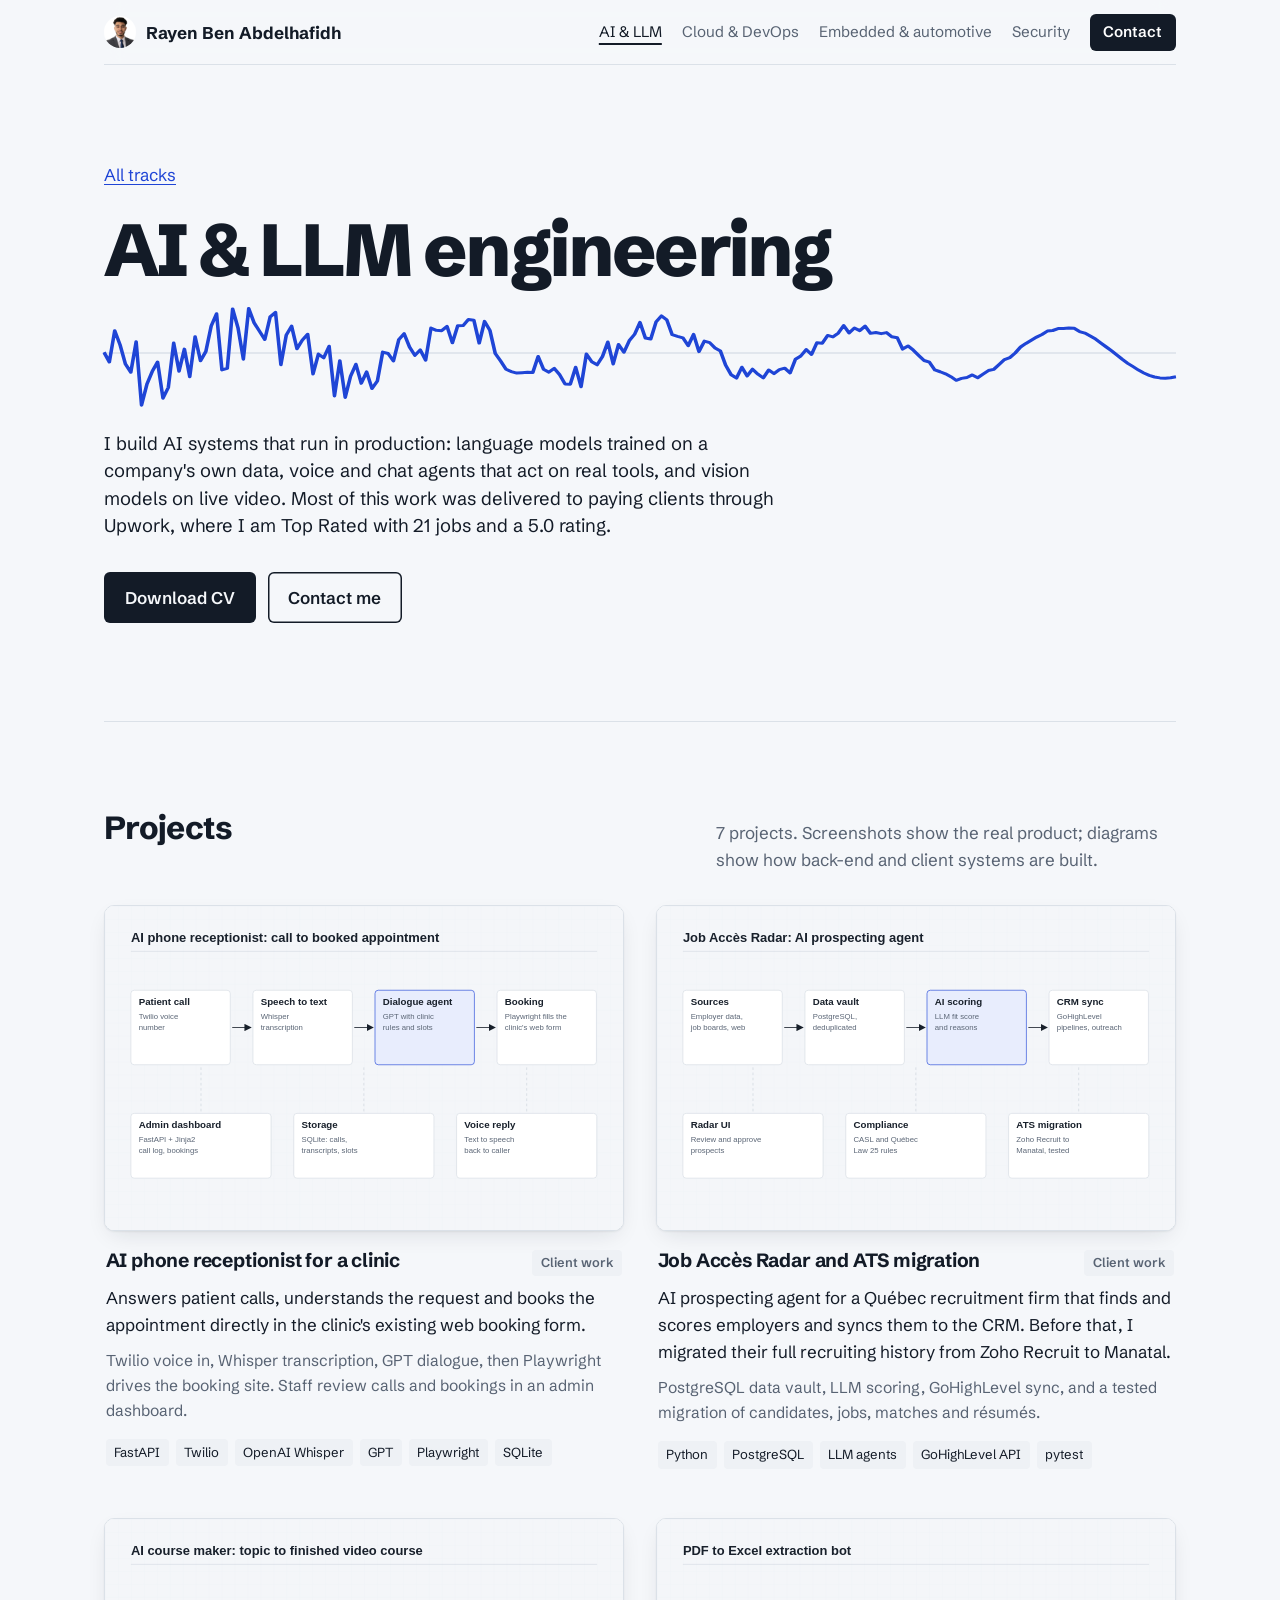
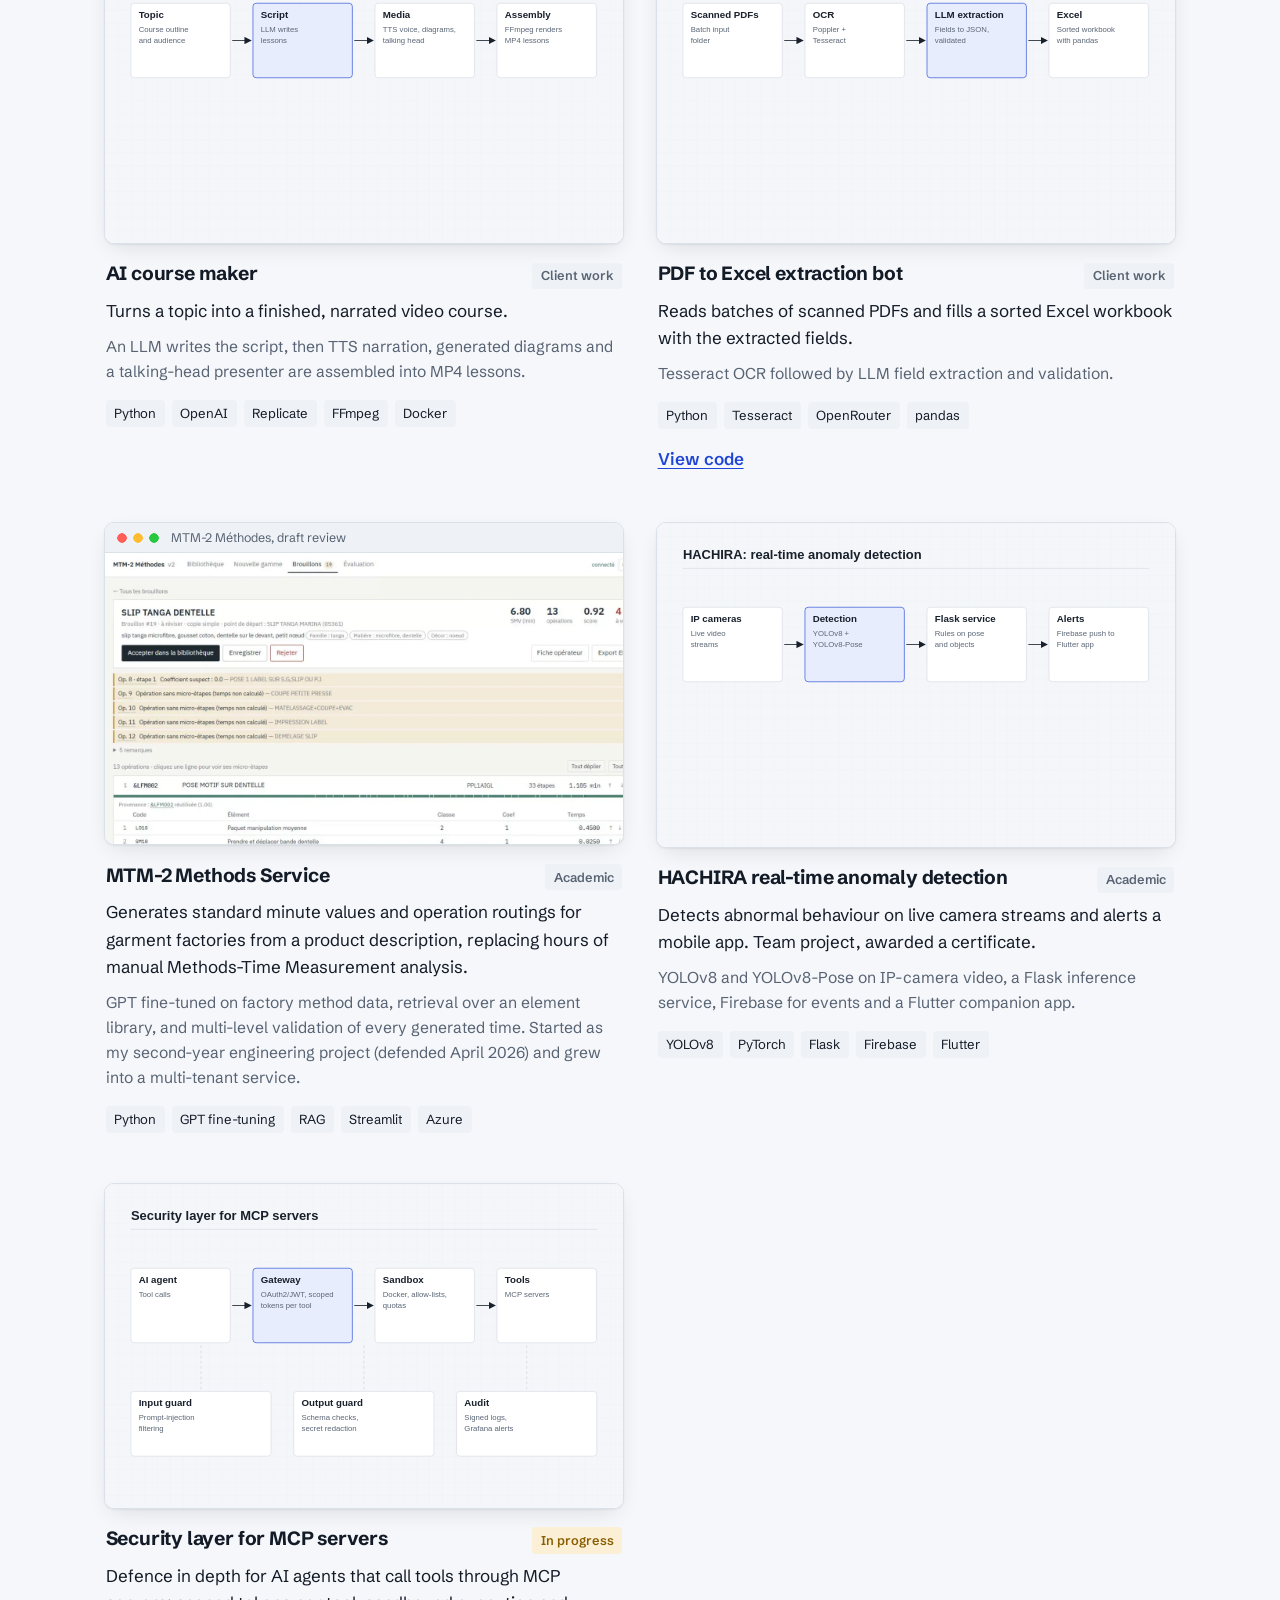
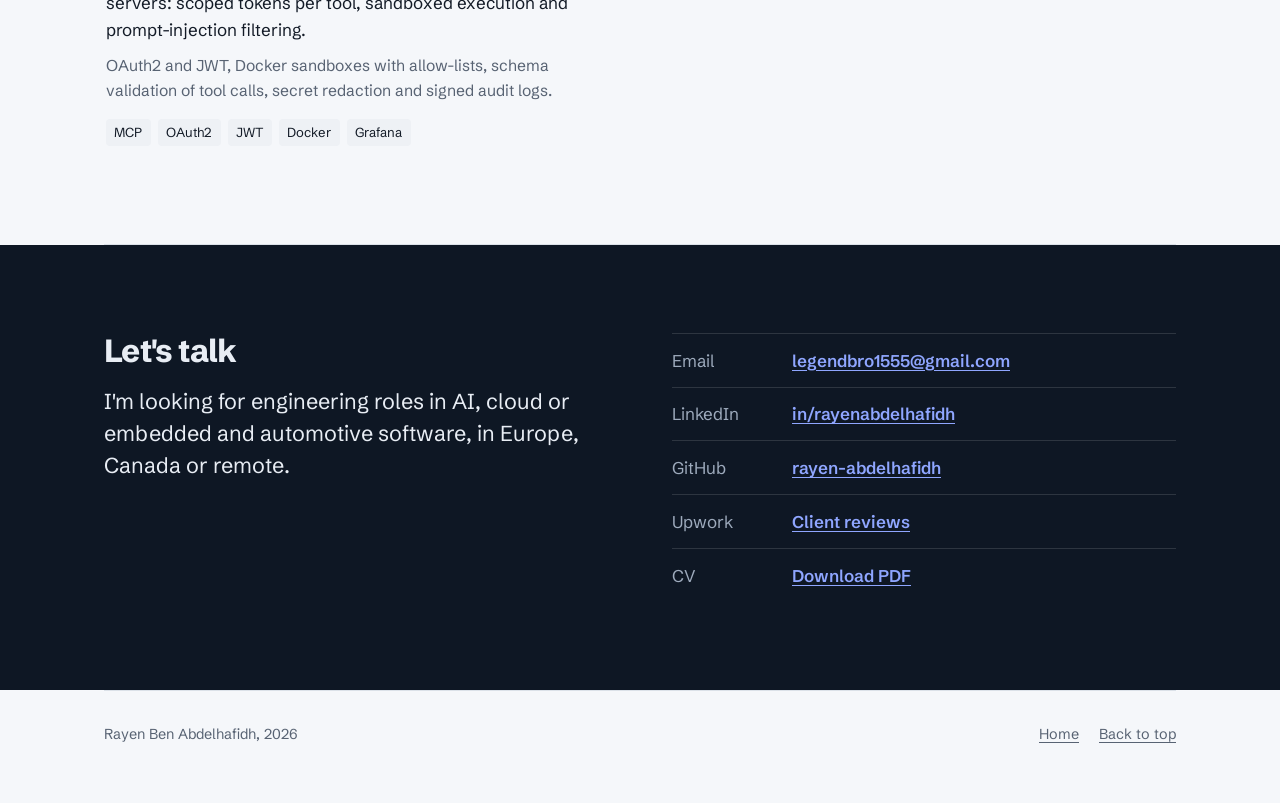
==== ai/index.html @ f7f74898 "Remove availability line from hero Co-Authored-By: Claude Opus 5.5 <noreply@anthropic.com>" ====
<!doctype html>
<html lang="en">
<head>
<meta charset="utf-8">
<meta name="viewport" content="width=device-width, initial-scale=1">
<title>AI & LLM engineering | Rayen Ben Abdelhafidh</title>
<meta name="description" content="Fine-tuned LLMs, RAG, voice agents and computer vision projects by Rayen Ben Abdelhafidh.">
<meta property="og:title" content="AI & LLM engineering | Rayen Ben Abdelhafidh">
<meta property="og:description" content="Fine-tuned LLMs, RAG, voice agents and computer vision projects by Rayen Ben Abdelhafidh.">
<meta property="og:image" content="https://rayen-abdelhafidh.github.io/img/og.jpg">
<meta name="twitter:card" content="summary_large_image">
<link rel="icon" href="../img/rayen.webp">
<link rel="preconnect" href="https://fonts.googleapis.com">
<link rel="preconnect" href="https://fonts.gstatic.com" crossorigin>
<link href="https://fonts.googleapis.com/css2?family=Schibsted+Grotesk:wght@400;600;700;800&display=swap" rel="stylesheet">
<link rel="stylesheet" href="../style.css?v=7">
</head>
<body data-page="ai" data-root="../">
<div class="wrap">
<header id="top"></header>
<main id="main"><noscript><p>This site needs JavaScript to show projects. Contact: legendbro1555@gmail.com</p></noscript></main>
<footer id="foot"></footer>
</div>
<script src="../data.js?v=7"></script>
<script src="../app.js?v=7"></script>
</body>
</html>
---- style.css ----
:root {
  --paper: #f5f7fa;
  --panel: #ffffff;
  --ink: #131b27;
  --muted: #586373;
  --rule: #dbe1e8;
  --rule-strong: #131b27;
  --signal: #1f45d6;
  --signal-soft: #e9eefc;
  --live: #8a5d00;
  --live-bg: #fbf0d6;
  --tag-bg: #eef1f5;
  --ok: #16a34a;
  --shadow: 0 1px 2px rgba(19, 27, 39, .06), 0 8px 24px -8px rgba(19, 27, 39, .14);
  --font: "Schibsted Grotesk", system-ui, sans-serif;
  color-scheme: light;
}
@media (prefers-color-scheme: dark) {
  :root:not([data-theme="light"]) {
    --paper: #0f141b; --panel: #151c25; --ink: #e6ebf1; --muted: #98a3b2;
    --rule: #263140; --rule-strong: #e6ebf1; --signal: #86a0ff; --signal-soft: #1b2440;
    --live: #e8b53a; --live-bg: #2b2414; --tag-bg: #1c2532; --ok: #4ade80;
    --shadow: 0 1px 2px rgba(0, 0, 0, .3), 0 10px 30px -10px rgba(0, 0, 0, .6);
    color-scheme: dark;
  }
}

* { box-sizing: border-box; }
html { scroll-behavior: smooth; }
body { margin: 0; overflow-x: hidden; background: var(--paper); color: var(--ink);
  font-family: var(--font); font-size: 1.0625rem; line-height: 1.6; -webkit-font-smoothing: antialiased; }
img { max-width: 100%; display: block; }
a { color: var(--signal); text-underline-offset: 3px; }
a:focus-visible, .btn:focus-visible { outline: 2px solid var(--signal); outline-offset: 3px; border-radius: 3px; }

.wrap { max-width: 72rem; margin: 0 auto; padding: 0 clamp(16px, 4vw, 40px); }

/* ---------- Top bar ---------- */
#top { position: sticky; top: 0; z-index: 10; display: flex; flex-wrap: wrap; gap: .5rem 1.5rem; align-items: center; justify-content: space-between;
  padding: .85rem 0; background: color-mix(in srgb, var(--paper) 88%, transparent); backdrop-filter: blur(10px); border-bottom: 1px solid var(--rule); }
.brand { display: inline-flex; align-items: center; gap: .6rem; font-weight: 700; color: var(--ink); text-decoration: none; }
.brand img { width: 32px; height: 32px; border-radius: 50%; object-fit: cover; }
#top nav { display: flex; flex-wrap: wrap; align-items: center; gap: .25rem 1.25rem; }
#top nav a { color: var(--muted); text-decoration: none; font-size: .95rem; }
#top nav a:hover, #top nav a[aria-current] { color: var(--ink); }
#top nav a[aria-current] { text-decoration: underline; text-decoration-thickness: 2px; text-underline-offset: 6px; }
#top nav .nav-cta { color: var(--panel); background: var(--ink); padding: .4rem .85rem; border-radius: 6px; font-weight: 600; }
#top nav .nav-cta:hover { background: var(--signal); color: #fff; }

/* ---------- Type ---------- */
h1 { font-size: clamp(2.3rem, 6.4vw, 4.6rem); line-height: 1.02; letter-spacing: -.035em; font-weight: 800; margin: 0 0 1.25rem; overflow-wrap: break-word; }
h2 { font-size: clamp(1.5rem, 2.6vw, 2rem); line-height: 1.15; letter-spacing: -.02em; font-weight: 750; margin: 0; }
h3 { font-size: 1.2rem; line-height: 1.3; font-weight: 700; margin: 0; letter-spacing: -.01em; }
p { margin: 0 0 .6rem; }
.lede { font-size: clamp(1.15rem, 1.8vw, 1.35rem); line-height: 1.5; max-width: 40ch; }
.track-hero .lede { max-width: 62ch; font-size: 1.15rem; }

section { padding: clamp(3rem, 7vw, 5.5rem) 0; border-bottom: 1px solid var(--rule); }
section:last-child { border-bottom: 0; }
.sec-head { display: flex; flex-wrap: wrap; justify-content: space-between; align-items: baseline; gap: .5rem 2rem; margin-bottom: 2rem; }
.sec-head p { color: var(--muted); max-width: 46ch; margin: 0; }
.sub-h { font-size: 1.35rem; margin: 4rem 0 1.5rem; }
.sub-h2 { margin-top: 2rem; }

/* ---------- Hero ---------- */
.hero { display: grid; grid-template-columns: minmax(0, 1.55fr) minmax(0, 1fr); gap: 2rem clamp(2rem, 5vw, 4.5rem); align-items: center;
  padding-top: clamp(3rem, 8vw, 6rem); }
.avail { display: inline-flex; align-items: center; gap: .55rem; font-size: .95rem; color: var(--muted); margin-bottom: 1.5rem; }
.dot { width: 9px; height: 9px; border-radius: 50%; background: var(--ok); box-shadow: 0 0 0 4px color-mix(in srgb, var(--ok) 22%, transparent); }
.portrait { margin: 0; justify-self: end; width: min(100%, 330px); }
.portrait img { width: 100%; height: auto; aspect-ratio: 4 / 5; object-fit: cover; object-position: 50% 20%; border-radius: 10px; box-shadow: var(--shadow); background: #fff; }
.portrait figcaption { margin-top: .75rem; color: var(--muted); font-size: .92rem; }
/* Currently + worked with */
.now, .clients { grid-column: 1 / -1; display: grid; grid-template-columns: 9rem minmax(0, 1fr); gap: 1rem 2rem;
  padding-top: 1.4rem; border-top: 1px solid var(--rule); align-items: baseline; }
.now { margin-top: 1.5rem; }
.now-h { font-size: .95rem; font-weight: 600; color: var(--muted); letter-spacing: 0; }
.now ul { list-style: none; margin: 0; padding: 0; display: grid; grid-template-columns: repeat(3, minmax(0, 1fr)); gap: 1rem 2rem; }
.now li { display: flex; flex-direction: column; gap: .15rem; padding-left: .9rem; border-left: 2px solid var(--signal); }
.now strong { font-size: 1.05rem; line-height: 1.3; }
.now span { color: var(--muted); font-size: .93rem; line-height: 1.4; }
.clients ul { list-style: none; margin: 0; padding: 0; display: flex; flex-wrap: wrap; gap: .5rem 2.25rem; }
.clients li { font-weight: 700; font-size: 1.05rem; color: var(--muted); letter-spacing: -.01em; }

/* Full-bleed ink bands: the one bold move, used at the tracks and the contact */
.band { --ink: #e8edf4; --muted: #9eabbd; --rule: rgba(255, 255, 255, .13); --rule-strong: #e8edf4; --signal: #8fa6ff; --panel: rgba(255, 255, 255, .04);
  background: #0e1724; color: var(--ink); margin-inline: calc(50% - 50vw); padding-inline: max(clamp(16px, 4vw, 40px), calc(50vw - 36rem + clamp(16px, 4vw, 40px))); border-bottom: 0; }
.band .wave-line { stroke: #c8d3f5; }
.band .channel:hover .wave-line { stroke: #8fa6ff; }
.band .wave-axis { stroke: rgba(255, 255, 255, .12); }
.band .btn { background: #e8edf4; color: #0e1724; }
@media (prefers-color-scheme: dark) { :root:not([data-theme="light"]) .band { background: #172234; } }

/* Case study facts */
.facts { margin: 1.1rem 0 0; display: grid; gap: .45rem; border-top: 1px solid var(--rule); padding-top: 1rem; }
.facts div { display: grid; grid-template-columns: 5rem 1fr; gap: 1rem; }
.facts dt { color: var(--muted); font-size: .92rem; }
.facts dd { margin: 0; font-size: .95rem; }

/* Editorial sections: heading column + content */
.editorial { display: grid; grid-template-columns: 15rem minmax(0, 1fr); gap: 1.5rem 3rem; align-items: start; }
.ed-head { position: sticky; top: 5.5rem; }
.ed-head h2 { margin-bottom: .6rem; }
.ed-head p { color: var(--muted); font-size: .98rem; max-width: 24ch; }
.editorial .timeline li:first-child { border-top: 0; padding-top: .2rem; }

.toolbox { display: grid; grid-template-columns: repeat(auto-fill, minmax(min(100%, 17rem), 1fr)); gap: 2rem 2.5rem; }
.tool-group h3 { font-size: 1rem; margin-bottom: .7rem; padding-bottom: .5rem; border-bottom: 2px solid var(--ink); }
.tool-group ul { list-style: none; margin: 0; padding: 0; }
.tool-group li { padding: .32rem 0; font-size: .96rem; color: var(--ink); border-bottom: 1px solid var(--rule); }

.creds { display: grid; grid-template-columns: repeat(2, minmax(0, 1fr)); gap: 2rem; margin-top: 2.5rem; }
.creds h3 { font-size: 1rem; margin-bottom: .5rem; }

.hero-actions { display: flex; flex-wrap: wrap; gap: .75rem; margin-top: 2rem; }
.btn { display: inline-block; padding: .75rem 1.3rem; background: var(--ink); color: var(--paper); text-decoration: none; font-weight: 600; border-radius: 6px; }
.btn:hover { background: var(--signal); color: #fff; }
.btn-quiet { background: transparent; color: var(--ink); box-shadow: inset 0 0 0 1.5px var(--rule-strong); }
.btn-quiet:hover { background: transparent; color: var(--signal); box-shadow: inset 0 0 0 1.5px var(--signal); }

.track-hero { display: block; }
.back { margin-bottom: 1.5rem; }

/* ---------- Channels (signature) ---------- */
.channels { list-style: none; margin: 0; padding: 0; border-top: 2px solid var(--rule-strong); }
.channel { display: grid; grid-template-columns: minmax(15rem, 1fr) minmax(0, 1.4fr) auto;
  grid-template-areas: "name wave count" "short wave count"; column-gap: 2.5rem; align-items: center;
  padding: 1.7rem .25rem; border-bottom: 1px solid var(--rule); color: var(--ink); text-decoration: none; transition: background .2s; }
.channel:hover { background: var(--panel); }
.ch-name { grid-area: name; font-size: clamp(1.4rem, 2.8vw, 1.9rem); font-weight: 750; letter-spacing: -.02em; line-height: 1.1; }
.ch-short { grid-area: short; color: var(--muted); font-size: .98rem; margin-top: .4rem; }
.channel .wave { grid-area: wave; height: 56px; }
.ch-count { grid-area: count; color: var(--muted); font-size: .95rem; white-space: nowrap; }
.channel:hover .ch-name, .channel:hover .ch-count { color: var(--signal); }
.channel:hover .wave-line { stroke: var(--signal); }

.wave { width: 100%; display: block; overflow: visible; }
.wave-axis { stroke: var(--rule); stroke-width: 1; }
.wave-line { fill: none; stroke: var(--ink); stroke-width: 1.6; stroke-linejoin: round; clip-path: inset(-20% 100% -20% 0); }
.ready .wave-line { clip-path: inset(-20% 0 -20% 0); transition: clip-path 1.8s cubic-bezier(.3,.1,.2,1); }
.channels li:nth-child(2) .wave-line { transition-delay: .15s; }
.channels li:nth-child(3) .wave-line { transition-delay: .3s; }
.channels li:nth-child(4) .wave-line { transition-delay: .45s; }
.wave-big { height: 90px; margin: .5rem 0 2rem; }
.wave-big .wave-line { stroke: var(--signal); stroke-width: 2; }

/* ---------- Media frames ---------- */
.frame { display: block; overflow: hidden; border-radius: 10px; border: 1px solid var(--rule); background: var(--panel); box-shadow: var(--shadow); text-decoration: none; }
.frame img { width: 100%; aspect-ratio: 16 / 10; object-fit: cover; object-position: top center; transition: transform .4s ease; }
.frame:hover img { transform: scale(1.015); }
.frame-bar { display: flex; align-items: center; gap: .75rem; height: 30px; padding: 0 .75rem; border-bottom: 1px solid var(--rule); background: var(--tag-bg); }
.frame-dots { width: 42px; height: 10px; background:
  radial-gradient(circle at 5px 5px, #ff5f57 4.5px, transparent 5px),
  radial-gradient(circle at 21px 5px, #febc2e 4.5px, transparent 5px),
  radial-gradient(circle at 37px 5px, #28c840 4.5px, transparent 5px); }
.frame-url { font-size: .78rem; color: var(--muted); white-space: nowrap; overflow: hidden; text-overflow: ellipsis; }
.frame-shot img { aspect-ratio: 16 / 9; object-position: left top; }
.frame-diagram img { object-fit: contain; background: #f4f6f9; }

/* ---------- Case studies ---------- */
.cases { display: grid; gap: clamp(3rem, 7vw, 5.5rem); }
.case { display: grid; grid-template-columns: minmax(0, 1.25fr) minmax(0, 1fr); gap: clamp(1.5rem, 4vw, 3.5rem); align-items: center; }
.case-flip .case-media { order: 2; }
.case h3 { font-size: clamp(1.45rem, 2.4vw, 1.85rem); letter-spacing: -.02em; margin-bottom: .75rem; }
.case-meta { display: flex; flex-wrap: wrap; align-items: center; gap: .5rem .9rem; font-size: .92rem; color: var(--muted); margin-bottom: .9rem; }
.case-meta a { color: var(--muted); }
.case-meta a:hover { color: var(--signal); }

.proj-what { max-width: 60ch; }
.proj-how { color: var(--muted); max-width: 60ch; font-size: .98rem; }
.proj-stack { display: flex; flex-wrap: wrap; gap: .4rem; margin-top: 1rem; }
.proj-stack span { font-size: .82rem; padding: .2rem .55rem; border-radius: 4px; background: var(--tag-bg); color: var(--ink); }
.proj-links { display: flex; gap: 1.25rem; margin-top: 1rem; font-weight: 600; }

.status { flex: none; font-size: .8rem; font-weight: 600; padding: .18rem .55rem; border-radius: 4px; background: var(--tag-bg); color: var(--muted); }
.status-live { background: #dcfce7; color: #166534; }
.status-progress { background: var(--live-bg); color: var(--live); }
@media (prefers-color-scheme: dark) { :root:not([data-theme="light"]) .status-live { background: #12301d; color: #4ade80; } }

/* ---------- Cards ---------- */
.cards { display: grid; grid-template-columns: repeat(auto-fill, minmax(min(100%, 22rem), 1fr)); gap: 2.5rem 2rem; }
.card { display: flex; flex-direction: column; gap: 1.1rem; }
.card .proj-head { display: flex; gap: 1rem; justify-content: space-between; align-items: baseline; margin-bottom: .5rem; }
.card-body { padding: 0 .1rem; }

/* ---------- Timeline ---------- */
.timeline { list-style: none; margin: 0; padding: 0; }
.timeline li { display: grid; grid-template-columns: 9rem 1fr; gap: 1.5rem; padding: 1.25rem 0; border-top: 1px solid var(--rule); }
.timeline p { max-width: 64ch; }
.tl-when { color: var(--muted); font-size: .95rem; padding-top: .15rem; }
.tl-org { color: var(--muted); margin-bottom: .35rem; }
.two-col { display: grid; grid-template-columns: 1.5fr 1fr; gap: 3rem; }
.two-col h2 { margin-bottom: 1.25rem; }
.plain { list-style: none; padding: 0; margin: 0; }
.plain li { padding: .55rem 0; border-top: 1px solid var(--rule); }

.skillgrid { list-style: none; padding: 0; margin: 0; display: grid; grid-template-columns: repeat(auto-fill, minmax(min(100%, 19rem), 1fr)); gap: 1rem; }
.skillgrid li { padding: 1.1rem 1.2rem; background: var(--panel); border: 1px solid var(--rule); border-radius: 8px; }
.skillgrid h3 { font-size: 1.05rem; margin-bottom: .3rem; }
.skillgrid p { color: var(--muted); font-size: .95rem; margin: 0; }

/* ---------- Contact ---------- */
.contact { display: grid; grid-template-columns: minmax(0, 1fr) minmax(0, 1fr); gap: 2rem 4rem; align-items: start; }
.contact h2 { margin-bottom: 1rem; }
.contact-list { list-style: none; padding: 0; margin: 0; }
.contact-list li { display: grid; grid-template-columns: 6.5rem 1fr; gap: 1rem; padding: .8rem 0; border-top: 1px solid var(--rule); }
.contact-list li span { color: var(--muted); }
.contact-list a { font-weight: 600; overflow-wrap: anywhere; }

#foot { display: flex; flex-wrap: wrap; justify-content: space-between; gap: 1rem; padding: 2rem 0 3rem; color: var(--muted); font-size: .9rem; border-top: 1px solid var(--rule); }
#foot a { color: var(--muted); margin-left: 1rem; }

/* ---------- Responsive ---------- */
@media (max-width: 900px) {
  .hero { grid-template-columns: 1fr; }
  .portrait { justify-self: start; width: 200px; grid-row: 1; }
  .portrait img { aspect-ratio: 1; border-radius: 50%; }
  .portrait figcaption { display: none; }
  .now, .clients { grid-template-columns: 1fr; gap: .75rem; }
  .now ul { grid-template-columns: 1fr; }
  .editorial { grid-template-columns: 1fr; }
  .ed-head { position: static; }
  .ed-head p { max-width: none; }
  .case, .contact { grid-template-columns: 1fr; }
  .case-flip .case-media { order: 0; }
}
@media (max-width: 760px) {
  #top { flex-wrap: nowrap; }
  #top nav a:not(.nav-cta) { display: none; }
  .brand { font-size: .95rem; }
  .channel { grid-template-columns: 1fr auto; grid-template-areas: "name count" "short short" "wave wave"; row-gap: .5rem; }
  .channel .wave { height: 44px; margin-top: .5rem; }
  .timeline li { grid-template-columns: 1fr; gap: .25rem; }
  .two-col { grid-template-columns: 1fr; gap: 0; }
  .two-col > div + div { margin-top: 2.5rem; }
  .creds { grid-template-columns: 1fr; }
  .facts div { grid-template-columns: 4.5rem 1fr; }
  .card .proj-head { flex-direction: column; gap: .4rem; }
  .portrait { width: 140px; }
}
@media (prefers-reduced-motion: reduce) {
  html { scroll-behavior: auto; }
  .wave-line, .ready .wave-line { transition: none; clip-path: none; }
  .frame img { transition: none; }
}
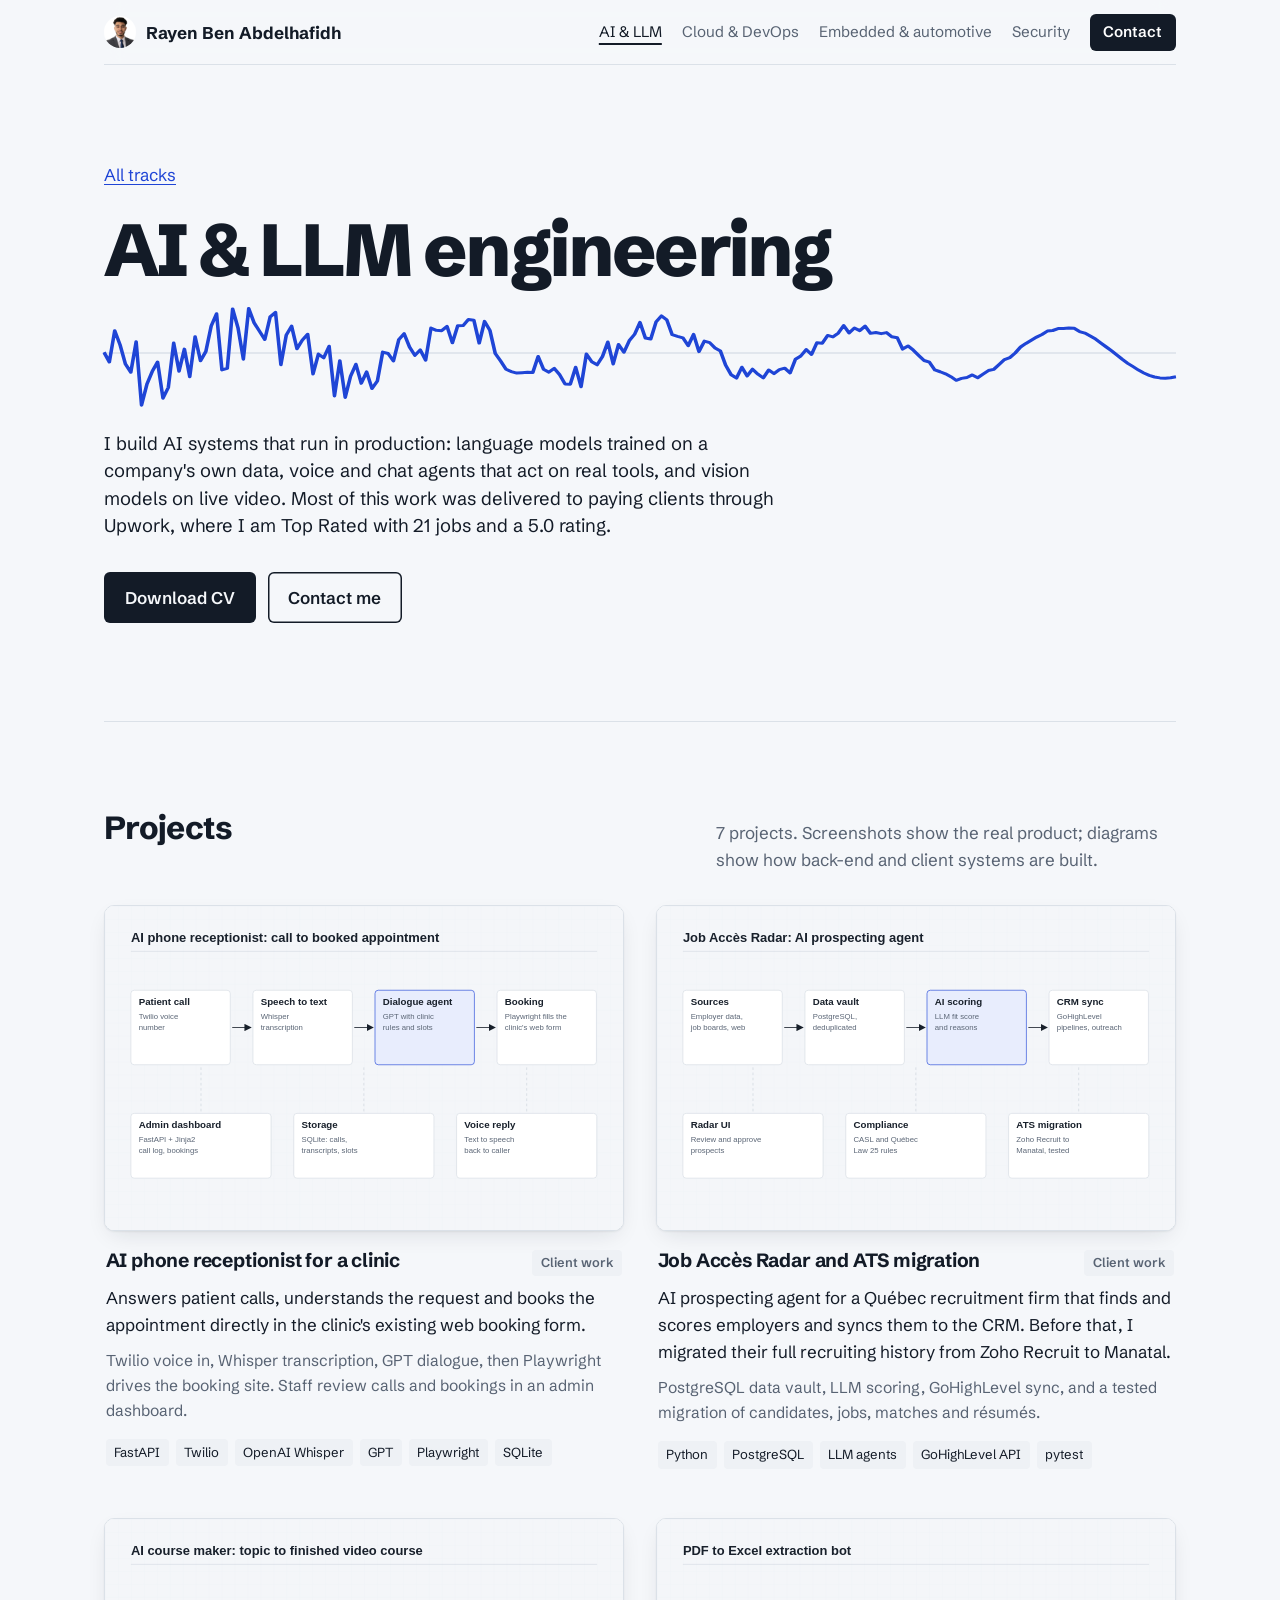
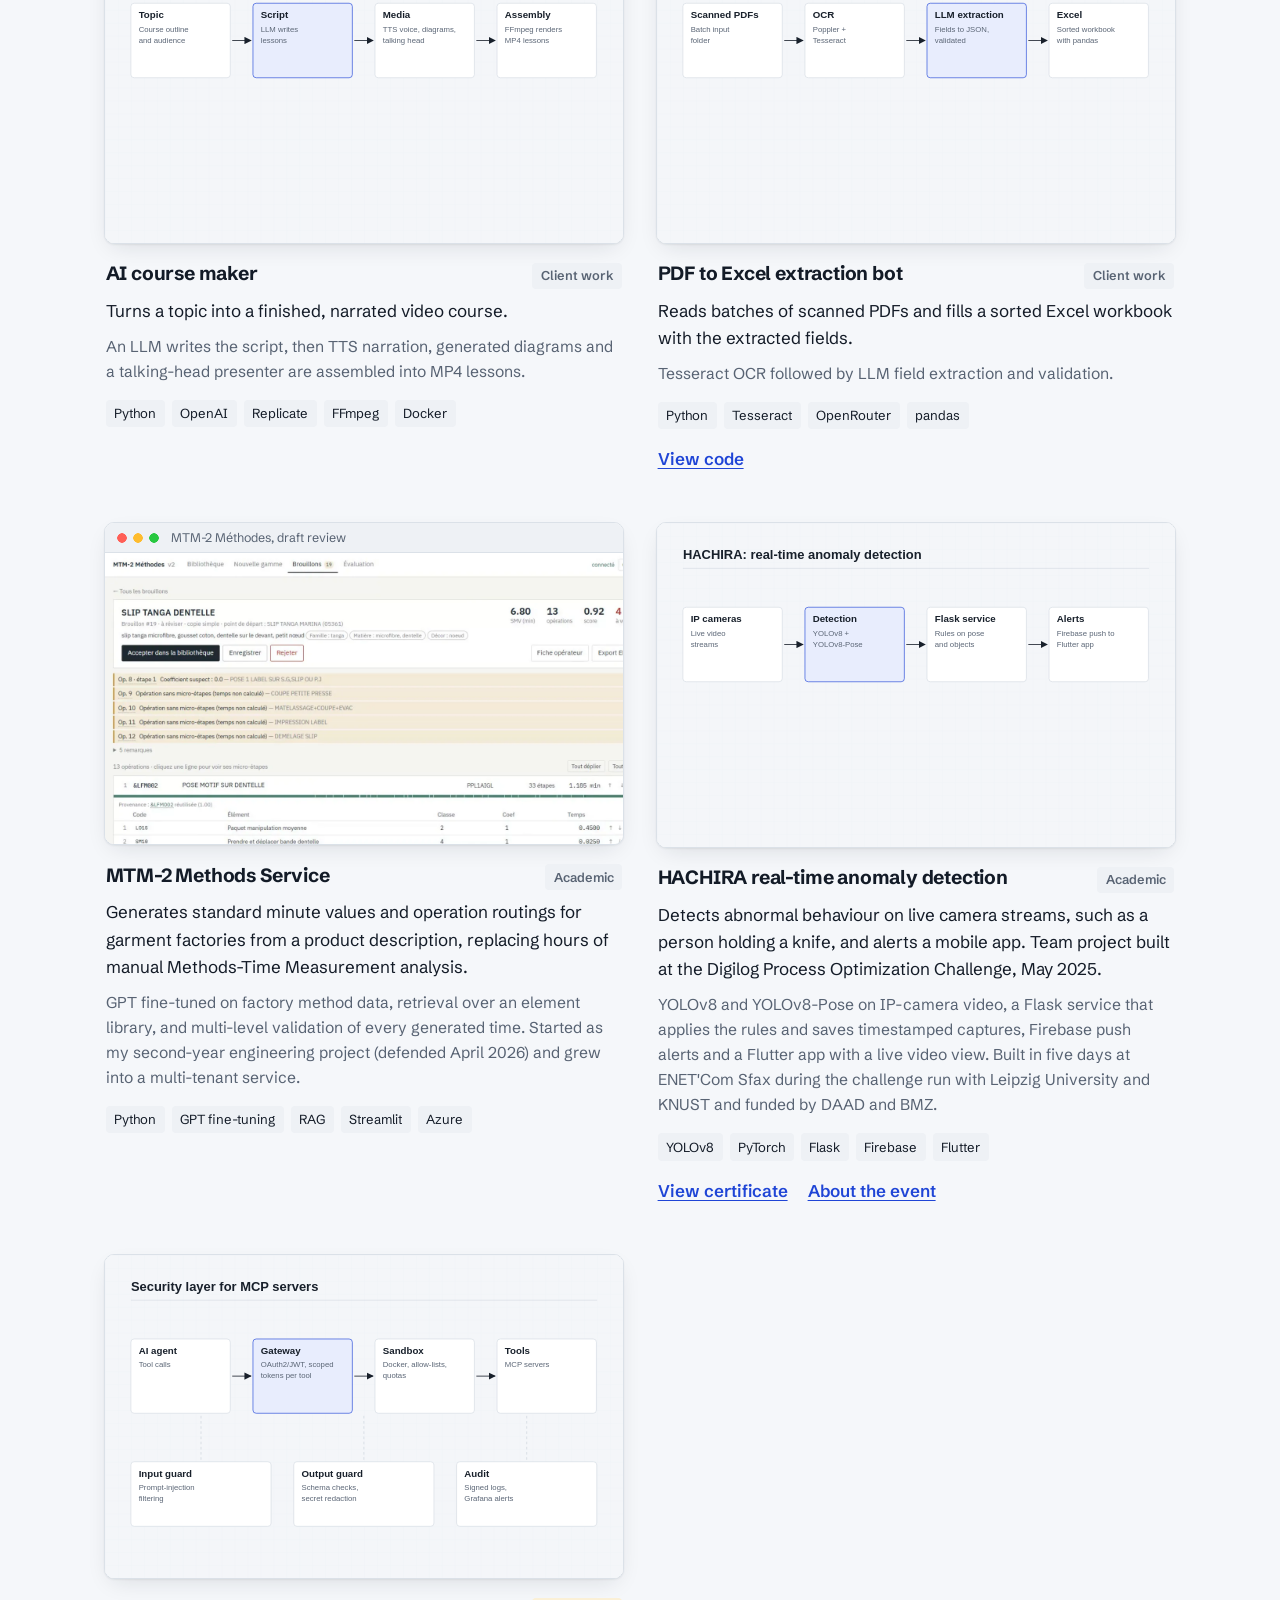
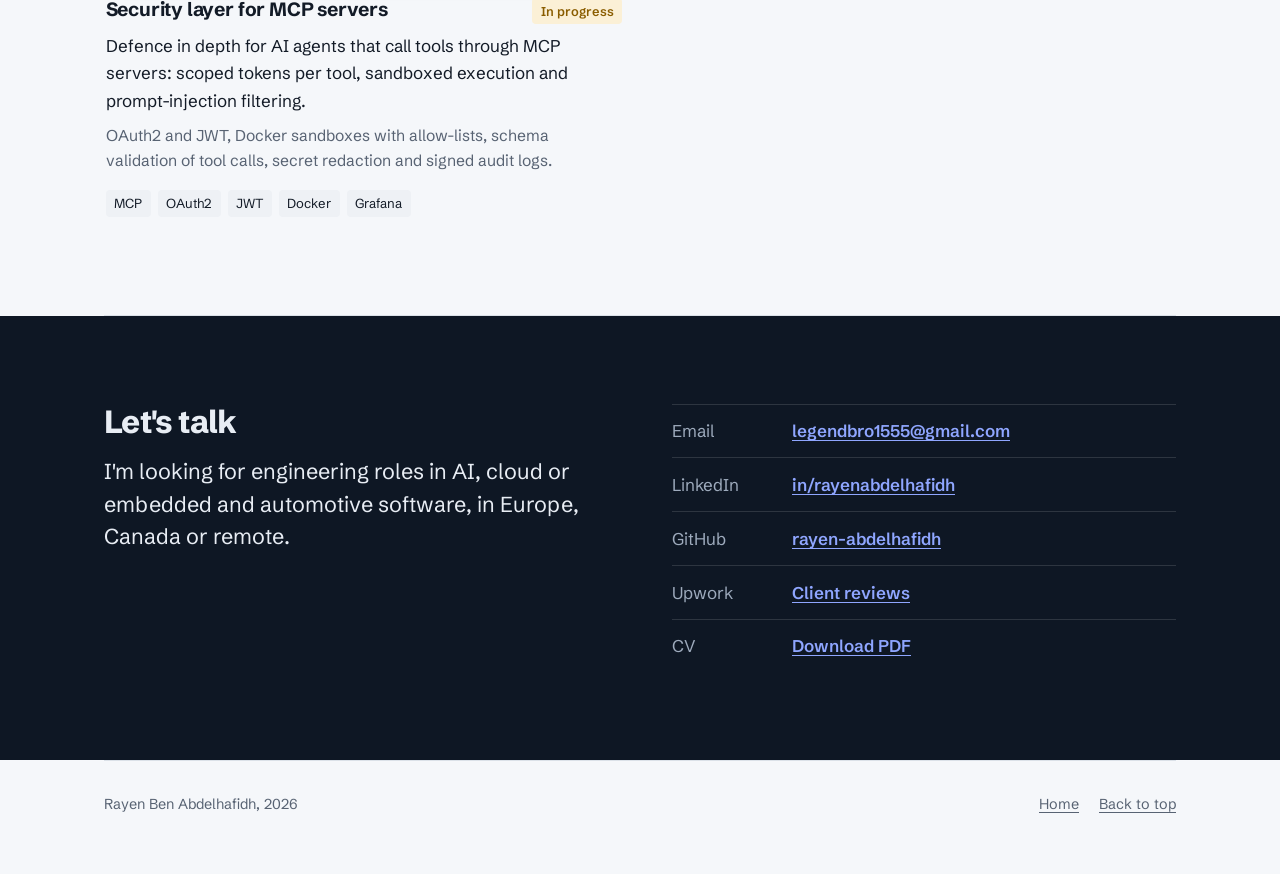
==== commit b7e9287c: "HACHIRA: Digilog challenge context, certificate and event links Co-Authored-By: Claude Opus 5.5 <nor" ====
--- a/ai/index.html
+++ b/ai/index.html
@@ -13,7 +13,7 @@
 <link rel="preconnect" href="https://fonts.googleapis.com">
 <link rel="preconnect" href="https://fonts.gstatic.com" crossorigin>
 <link href="https://fonts.googleapis.com/css2?family=Schibsted+Grotesk:wght@400;600;700;800&display=swap" rel="stylesheet">
-<link rel="stylesheet" href="../style.css?v=7">
+<link rel="stylesheet" href="../style.css?v=14">
 </head>
 <body data-page="ai" data-root="../">
 <div class="wrap">
@@ -21,7 +21,7 @@
 <main id="main"><noscript><p>This site needs JavaScript to show projects. Contact: legendbro1555@gmail.com</p></noscript></main>
 <footer id="foot"></footer>
 </div>
-<script src="../data.js?v=7"></script>
-<script src="../app.js?v=7"></script>
+<script src="../data.js?v=14"></script>
+<script src="../app.js?v=14"></script>
 </body>
 </html>
--- a/style.css
+++ b/style.css
@@ -156,6 +156,7 @@
 .frame-url { font-size: .78rem; color: var(--muted); white-space: nowrap; overflow: hidden; text-overflow: ellipsis; }
 .frame-shot img { aspect-ratio: 16 / 9; object-position: left top; }
 .frame-diagram img { object-fit: contain; background: #f4f6f9; }
+.frame-photo img { object-position: center; }
 
 /* ---------- Case studies ---------- */
 .cases { display: grid; gap: clamp(3rem, 7vw, 5.5rem); }
